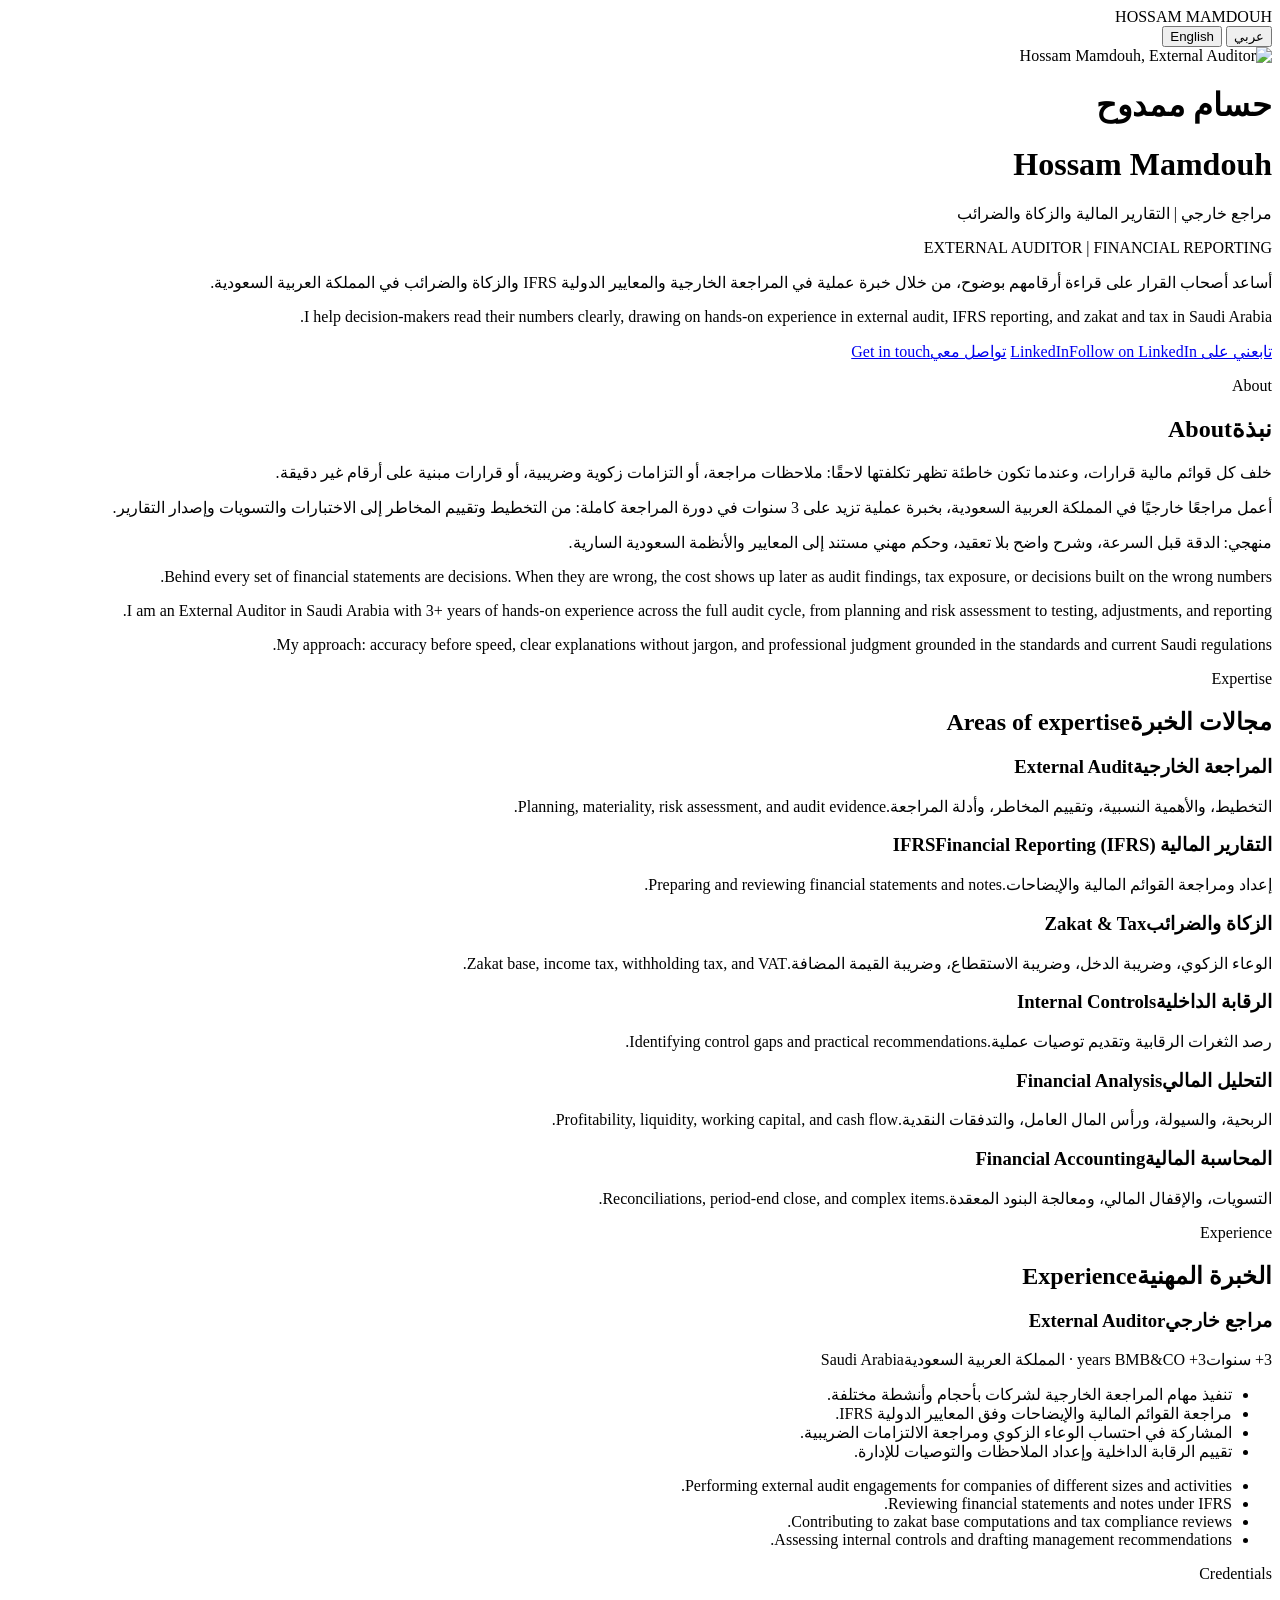
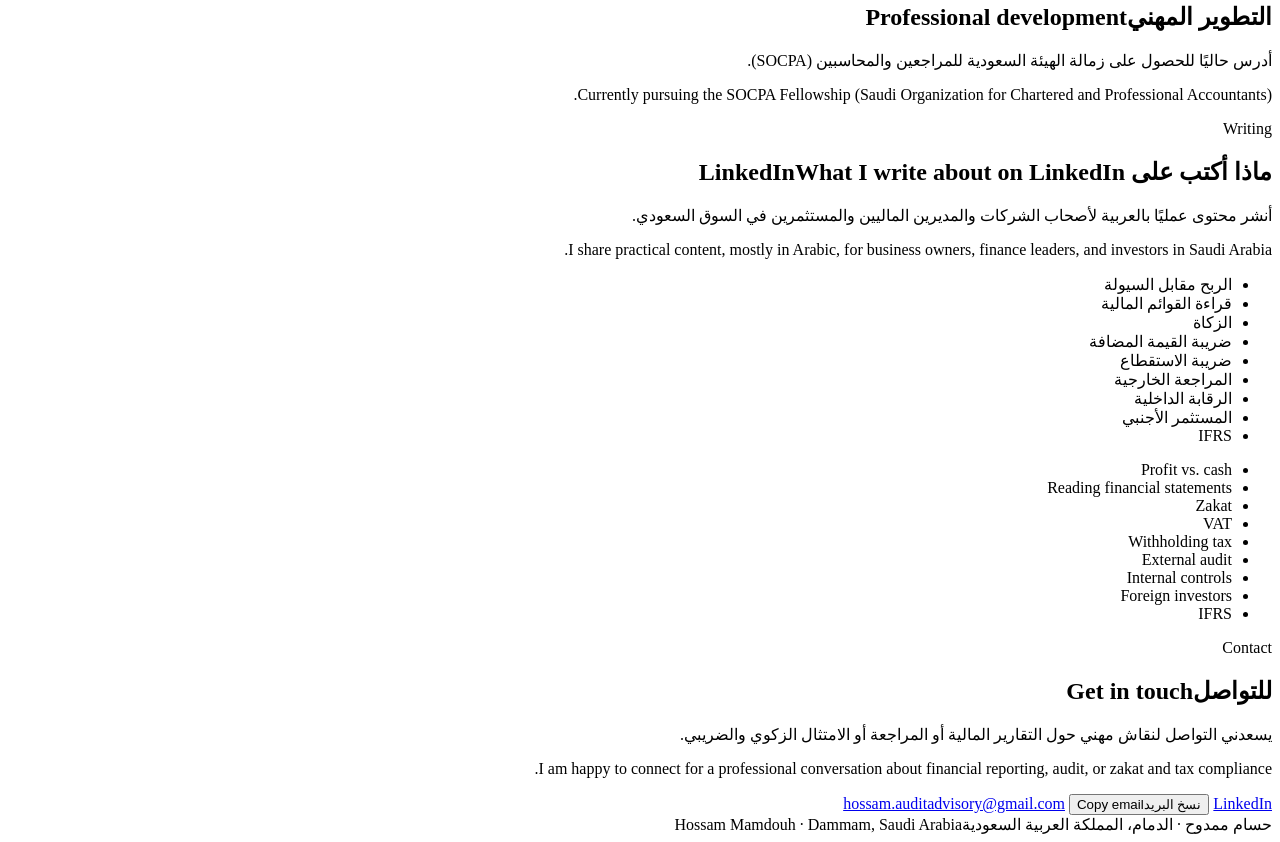
==== index.html @ f59b9325 "Add files via upload" ====
<!doctype html>
<html lang="ar" dir="rtl">
<head>
<meta charset="utf-8">
<meta name="viewport" content="width=device-width, initial-scale=1, viewport-fit=cover">
<title>Hossam Mamdouh | External Auditor | Financial Reporting</title>
<meta name="description" content="Hossam Mamdouh, External Auditor in Saudi Arabia. External audit, IFRS financial reporting, zakat and tax, internal controls and financial analysis.">
<meta name="author" content="Hossam Mamdouh">
<meta name="robots" content="index, follow">
<meta name="theme-color" content="#0B1F33">
<meta name="color-scheme" content="light dark">
<link rel="canonical" href="https://YOUR-GITHUB-USERNAME.github.io/">

<!-- Open Graph (LinkedIn, WhatsApp, Facebook) -->
<meta property="og:type" content="profile">
<meta property="og:site_name" content="Hossam Mamdouh">
<meta property="og:title" content="Hossam Mamdouh | External Auditor">
<meta property="og:description" content="Hossam Mamdouh, External Auditor in Saudi Arabia. External audit, IFRS financial reporting, zakat and tax, internal controls and financial analysis.">
<meta property="og:url" content="https://YOUR-GITHUB-USERNAME.github.io/">
<meta property="og:image" content="https://YOUR-GITHUB-USERNAME.github.io/assets/img/og-image.jpg">
<meta property="og:image:width" content="1200">
<meta property="og:image:height" content="630">
<meta property="og:image:alt" content="Hossam Mamdouh, External Auditor | Financial Reporting">
<meta property="og:locale" content="ar_SA">
<meta property="og:locale:alternate" content="en_US">
<meta property="profile:first_name" content="Hossam">
<meta property="profile:last_name" content="Mamdouh">

<!-- Twitter / X -->
<meta name="twitter:card" content="summary_large_image">
<meta name="twitter:title" content="Hossam Mamdouh | External Auditor">
<meta name="twitter:description" content="حسام ممدوح، مراجع خارجي في المملكة العربية السعودية: المراجعة الخارجية، التقارير المالية وفق IFRS، الزكاة والضرائب.">
<meta name="twitter:image" content="https://YOUR-GITHUB-USERNAME.github.io/assets/img/og-image.jpg">

<link rel="icon" href="favicon.svg" type="image/svg+xml">
<link rel="icon" href="favicon-32.png" sizes="32x32" type="image/png">
<link rel="apple-touch-icon" href="apple-touch-icon.png">
<link rel="preload" href="assets/fonts/ibm-plex-sans-arabic-arabic-400-normal.woff2" as="font" type="font/woff2" crossorigin>
<link rel="preload" href="assets/fonts/montserrat-latin-600-normal.woff2" as="font" type="font/woff2" crossorigin>
<link rel="stylesheet" href="assets/css/style.css">
<script type="application/ld+json">
{
  "@context": "https://schema.org",
  "@type": "Person",
  "name": "Hossam Mamdouh",
  "alternateName": "حسام ممدوح",
  "jobTitle": "External Auditor",
  "url": "https://YOUR-GITHUB-USERNAME.github.io/",
  "image": "https://YOUR-GITHUB-USERNAME.github.io/assets/img/hossam-mamdouh.jpg",
  "email": "mailto:hossam.auditadvisory@gmail.com",
  "address": {"@type": "PostalAddress", "addressLocality": "Dammam", "addressCountry": "SA"},
  "knowsAbout": ["External Audit", "IFRS", "Financial Reporting", "Zakat", "VAT", "Income Tax", "Internal Controls", "Financial Analysis"],
  "sameAs": ["https://www.linkedin.com/in/hossam-mamdouh-6b0bb723a/"]
}
</script>
</head>
<body>
<div class="site" id="site" data-lang="ar" dir="rtl">
<header class="band">
  <div class="wrap">
    <div class="bar">
      <span class="mark">HOSSAM MAMDOUH</span>
      <div class="lang" role="group" aria-label="Language">
        <button type="button" id="btn-ar" aria-pressed="true">عربي</button>
        <button type="button" id="btn-en" aria-pressed="false">English</button>
      </div>
    </div>
    <div class="hero">
      <img src="assets/img/hossam-mamdouh.jpg" width="600" height="600" alt="Hossam Mamdouh, External Auditor" fetchpriority="high">
      <div class="hero-text">
        <h1 class="ar">حسام ممدوح</h1>
        <h1 class="en">Hossam Mamdouh</h1>
        <p class="role ar">مراجع خارجي | التقارير المالية والزكاة والضرائب</p>
        <p class="role en">EXTERNAL AUDITOR | FINANCIAL REPORTING</p>
        <p class="lead ar">أساعد أصحاب القرار على قراءة أرقامهم بوضوح، من خلال خبرة عملية في المراجعة الخارجية والمعايير الدولية IFRS والزكاة والضرائب في المملكة العربية السعودية.</p>
        <p class="lead en">I help decision-makers read their numbers clearly, drawing on hands-on experience in external audit, IFRS reporting, and zakat and tax in Saudi Arabia.</p>
        <div class="actions">
          <a class="btn primary" href="https://www.linkedin.com/in/hossam-mamdouh-6b0bb723a/" target="_blank" rel="noopener"><span class="ar">تابعني على LinkedIn</span><span class="en">Follow on LinkedIn</span></a>
          <a class="btn ghost" href="#contact"><span class="ar">تواصل معي</span><span class="en">Get in touch</span></a>
        </div>
      </div>
    </div>
  </div>
</header>

<main>
<div class="wrap">

<section aria-labelledby="about-h">
  <p class="label">About</p>
  <h2 id="about-h"><span class="ar">نبذة</span><span class="en">About</span></h2>
  <div class="ar">
    <p>خلف كل قوائم مالية قرارات، وعندما تكون خاطئة تظهر تكلفتها لاحقًا: ملاحظات مراجعة، أو التزامات زكوية وضريبية، أو قرارات مبنية على أرقام غير دقيقة.</p>
    <p>أعمل مراجعًا خارجيًا في المملكة العربية السعودية، بخبرة عملية تزيد على 3 سنوات في دورة المراجعة كاملة: من التخطيط وتقييم المخاطر إلى الاختبارات والتسويات وإصدار التقارير.</p>
    <p>منهجي: الدقة قبل السرعة، وشرح واضح بلا تعقيد، وحكم مهني مستند إلى المعايير والأنظمة السعودية السارية.</p>
  </div>
  <div class="en">
    <p>Behind every set of financial statements are decisions. When they are wrong, the cost shows up later as audit findings, tax exposure, or decisions built on the wrong numbers.</p>
    <p>I am an External Auditor in Saudi Arabia with 3+ years of hands-on experience across the full audit cycle, from planning and risk assessment to testing, adjustments, and reporting.</p>
    <p>My approach: accuracy before speed, clear explanations without jargon, and professional judgment grounded in the standards and current Saudi regulations.</p>
  </div>
</section>

<section aria-labelledby="exp-h">
  <p class="label">Expertise</p>
  <h2 id="exp-h"><span class="ar">مجالات الخبرة</span><span class="en">Areas of expertise</span></h2>
  <div class="grid">
    <div class="area"><h3><span class="ar">المراجعة الخارجية</span><span class="en">External Audit</span></h3><p><span class="ar">التخطيط، والأهمية النسبية، وتقييم المخاطر، وأدلة المراجعة.</span><span class="en">Planning, materiality, risk assessment, and audit evidence.</span></p></div>
    <div class="area"><h3><span class="ar">التقارير المالية <span class="ltr">IFRS</span></span><span class="en">Financial Reporting (IFRS)</span></h3><p><span class="ar">إعداد ومراجعة القوائم المالية والإيضاحات.</span><span class="en">Preparing and reviewing financial statements and notes.</span></p></div>
    <div class="area"><h3><span class="ar">الزكاة والضرائب</span><span class="en">Zakat &amp; Tax</span></h3><p><span class="ar">الوعاء الزكوي، وضريبة الدخل، وضريبة الاستقطاع، وضريبة القيمة المضافة.</span><span class="en">Zakat base, income tax, withholding tax, and VAT.</span></p></div>
    <div class="area"><h3><span class="ar">الرقابة الداخلية</span><span class="en">Internal Controls</span></h3><p><span class="ar">رصد الثغرات الرقابية وتقديم توصيات عملية.</span><span class="en">Identifying control gaps and practical recommendations.</span></p></div>
    <div class="area"><h3><span class="ar">التحليل المالي</span><span class="en">Financial Analysis</span></h3><p><span class="ar">الربحية، والسيولة، ورأس المال العامل، والتدفقات النقدية.</span><span class="en">Profitability, liquidity, working capital, and cash flow.</span></p></div>
    <div class="area"><h3><span class="ar">المحاسبة المالية</span><span class="en">Financial Accounting</span></h3><p><span class="ar">التسويات، والإقفال المالي، ومعالجة البنود المعقدة.</span><span class="en">Reconciliations, period-end close, and complex items.</span></p></div>
  </div>
</section>

<section aria-labelledby="job-h">
  <p class="label">Experience</p>
  <h2 id="job-h"><span class="ar">الخبرة المهنية</span><span class="en">Experience</span></h2>
  <div class="job">
    <h3><span class="ar">مراجع خارجي</span><span class="en">External Auditor</span></h3>
    <span class="when"><span class="ar">3+ سنوات</span><span class="en">3+ years</span></span>
    <span class="org ltr">BMB&amp;CO · <span class="ar">المملكة العربية السعودية</span><span class="en">Saudi Arabia</span></span>
  </div>
  <ul class="plain ar">
    <li>تنفيذ مهام المراجعة الخارجية لشركات بأحجام وأنشطة مختلفة.</li>
    <li>مراجعة القوائم المالية والإيضاحات وفق المعايير الدولية IFRS.</li>
    <li>المشاركة في احتساب الوعاء الزكوي ومراجعة الالتزامات الضريبية.</li>
    <li>تقييم الرقابة الداخلية وإعداد الملاحظات والتوصيات للإدارة.</li>
  </ul>
  <ul class="plain en">
    <li>Performing external audit engagements for companies of different sizes and activities.</li>
    <li>Reviewing financial statements and notes under IFRS.</li>
    <li>Contributing to zakat base computations and tax compliance reviews.</li>
    <li>Assessing internal controls and drafting management recommendations.</li>
  </ul>
</section>

<section aria-labelledby="cred-h">
  <p class="label">Credentials</p>
  <h2 id="cred-h"><span class="ar">التطوير المهني</span><span class="en">Professional development</span></h2>
  <p class="ar">أدرس حاليًا للحصول على زمالة الهيئة السعودية للمراجعين والمحاسبين <span class="ltr">(SOCPA)</span>.</p>
  <p class="en">Currently pursuing the SOCPA Fellowship (Saudi Organization for Chartered and Professional Accountants).</p>
</section>

<section aria-labelledby="write-h">
  <p class="label">Writing</p>
  <h2 id="write-h"><span class="ar">ماذا أكتب على LinkedIn</span><span class="en">What I write about on LinkedIn</span></h2>
  <p class="ar">أنشر محتوى عمليًا بالعربية لأصحاب الشركات والمديرين الماليين والمستثمرين في السوق السعودي.</p>
  <p class="en">I share practical content, mostly in Arabic, for business owners, finance leaders, and investors in Saudi Arabia.</p>
  <ul class="topics ar">
    <li>الربح مقابل السيولة</li><li>قراءة القوائم المالية</li><li>الزكاة</li><li>ضريبة القيمة المضافة</li><li>ضريبة الاستقطاع</li><li>المراجعة الخارجية</li><li>الرقابة الداخلية</li><li>المستثمر الأجنبي</li><li>IFRS</li>
  </ul>
  <ul class="topics en">
    <li>Profit vs. cash</li><li>Reading financial statements</li><li>Zakat</li><li>VAT</li><li>Withholding tax</li><li>External audit</li><li>Internal controls</li><li>Foreign investors</li><li>IFRS</li>
  </ul>
</section>

<section id="contact" aria-labelledby="contact-h">
  <p class="label">Contact</p>
  <h2 id="contact-h"><span class="ar">للتواصل</span><span class="en">Get in touch</span></h2>
  <p class="ar">يسعدني التواصل لنقاش مهني حول التقارير المالية أو المراجعة أو الامتثال الزكوي والضريبي.</p>
  <p class="en">I am happy to connect for a professional conversation about financial reporting, audit, or zakat and tax compliance.</p>
  <div class="contact">
    <a class="email" id="email" href="mailto:hossam.auditadvisory@gmail.com">hossam.auditadvisory@gmail.com</a>
    <button type="button" class="copy" id="copy"><span class="ar">نسخ البريد</span><span class="en">Copy email</span></button>
    <a href="https://www.linkedin.com/in/hossam-mamdouh-6b0bb723a/" target="_blank" rel="noopener">LinkedIn</a>
  </div>
</section>

</div>
</main>
<footer><div class="wrap"><span class="ar">حسام ممدوح · الدمام، المملكة العربية السعودية</span><span class="en">Hossam Mamdouh · Dammam, Saudi Arabia</span></div></footer>
</div>
<script src="assets/js/main.js" defer></script>
</body>
</html>
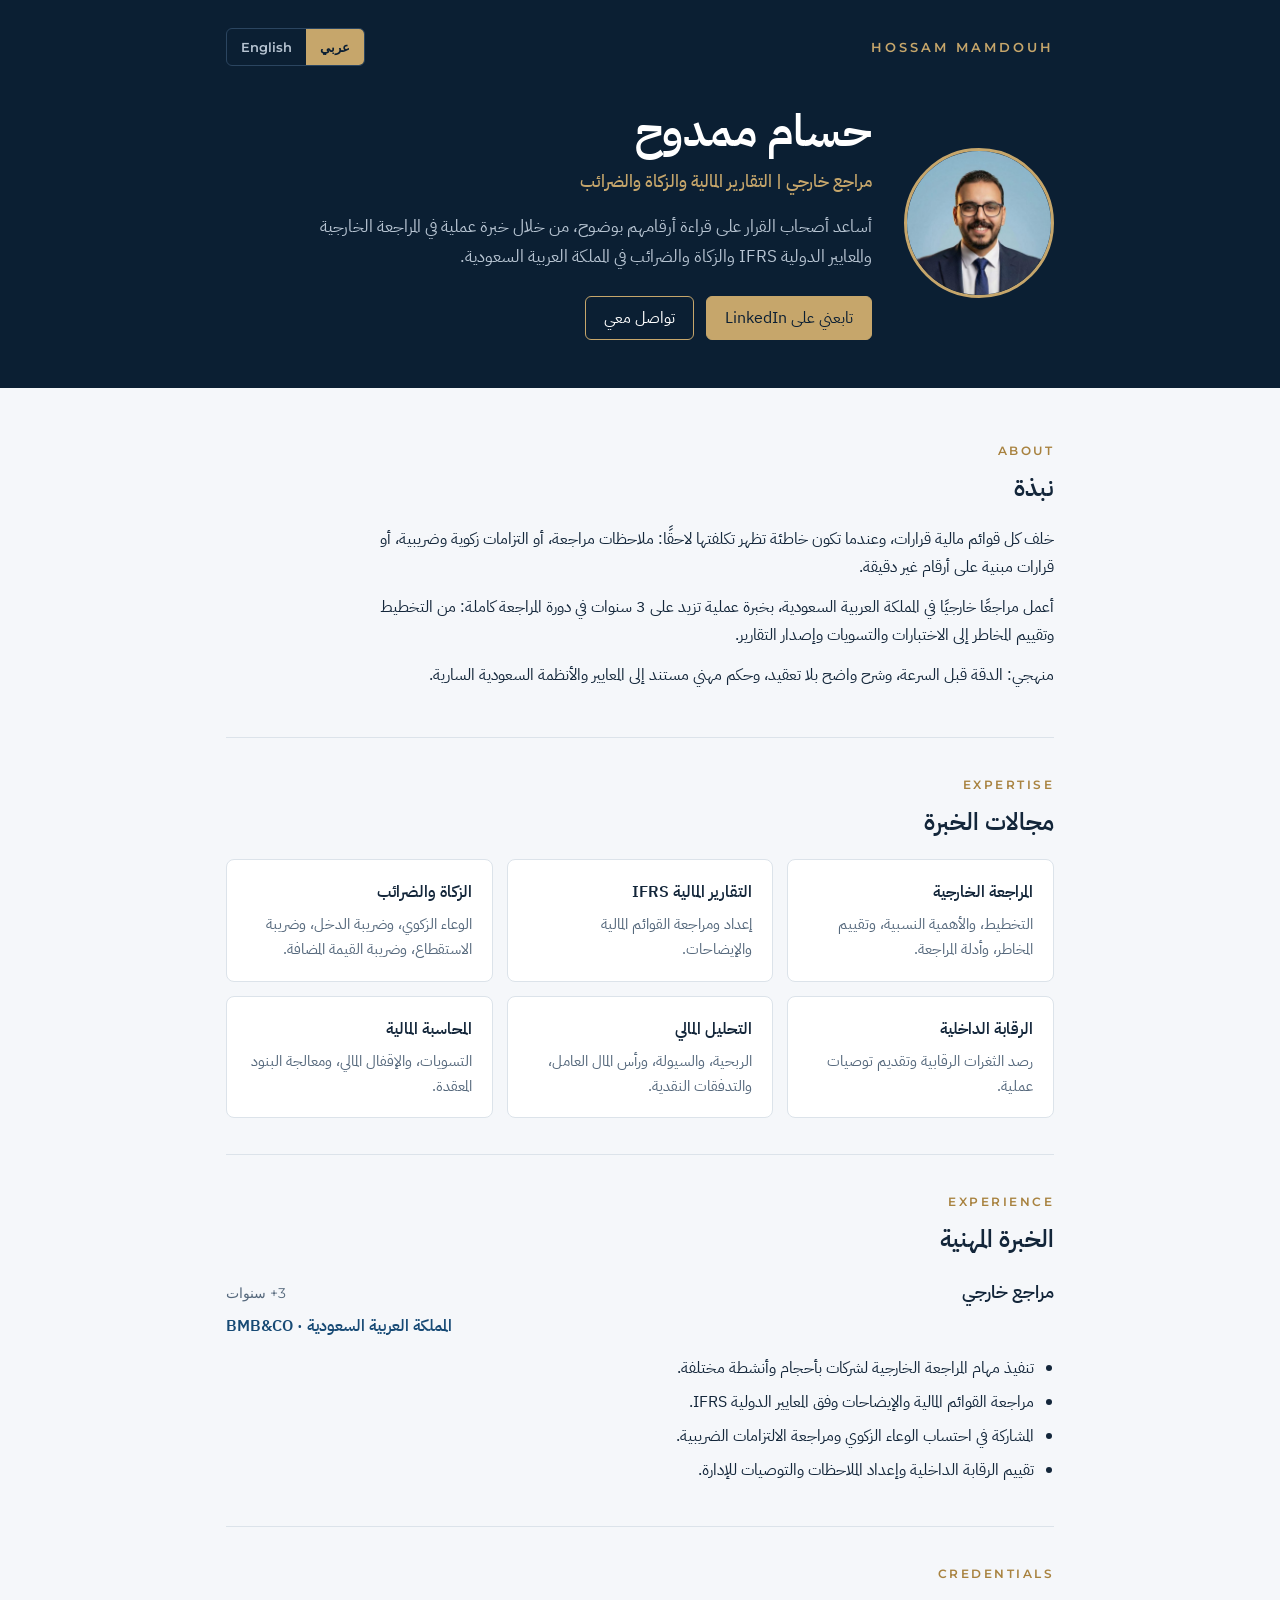
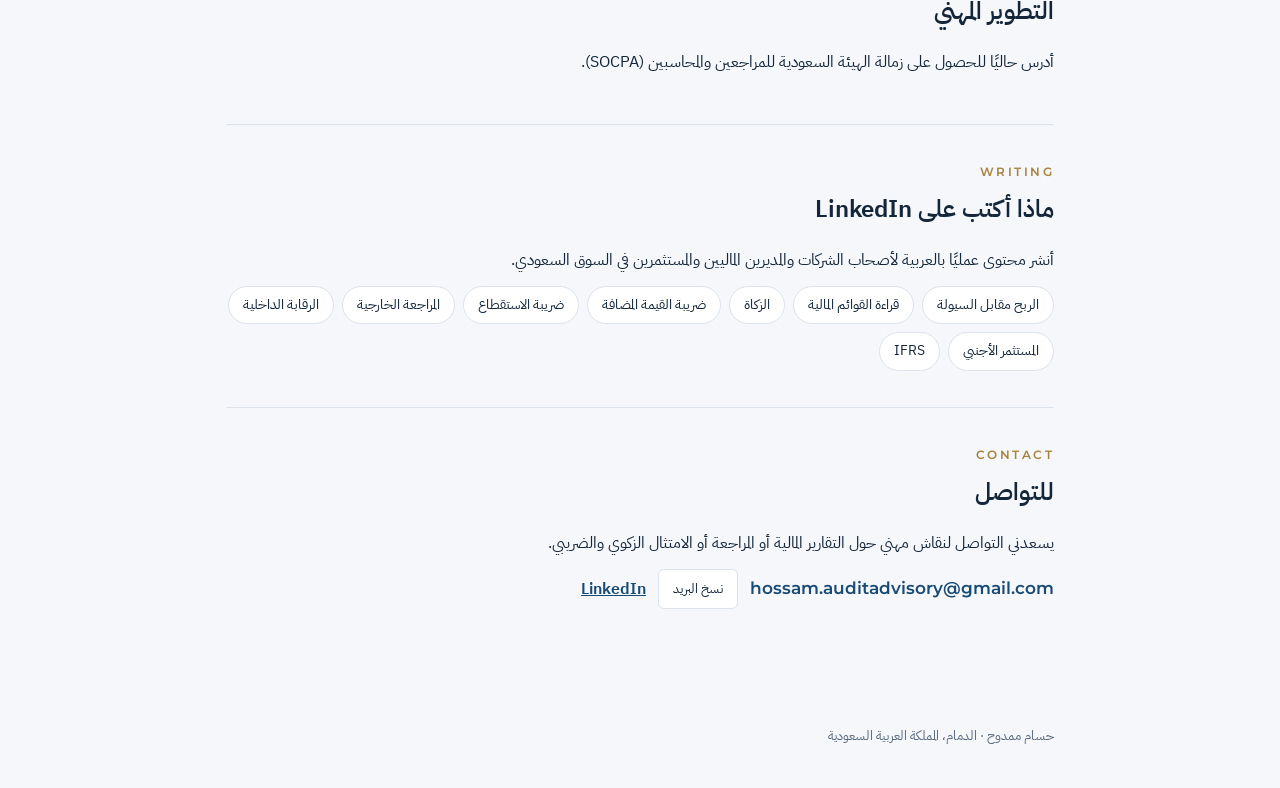
==== commit b61a5757: "Add files via upload" ====
--- a/index.html
+++ b/index.html
@@ -9,15 +9,15 @@
 <meta name="robots" content="index, follow">
 <meta name="theme-color" content="#0B1F33">
 <meta name="color-scheme" content="light dark">
-<link rel="canonical" href="https://YOUR-GITHUB-USERNAME.github.io/">
+<link rel="canonical" href="https://acchm2020-ctrl.github.io/hossammamdouh/">
 
 <!-- Open Graph (LinkedIn, WhatsApp, Facebook) -->
 <meta property="og:type" content="profile">
 <meta property="og:site_name" content="Hossam Mamdouh">
 <meta property="og:title" content="Hossam Mamdouh | External Auditor">
 <meta property="og:description" content="Hossam Mamdouh, External Auditor in Saudi Arabia. External audit, IFRS financial reporting, zakat and tax, internal controls and financial analysis.">
-<meta property="og:url" content="https://YOUR-GITHUB-USERNAME.github.io/">
-<meta property="og:image" content="https://YOUR-GITHUB-USERNAME.github.io/assets/img/og-image.jpg">
+<meta property="og:url" content="https://acchm2020-ctrl.github.io/hossammamdouh/">
+<meta property="og:image" content="https://acchm2020-ctrl.github.io/hossammamdouh/og-image.jpg">
 <meta property="og:image:width" content="1200">
 <meta property="og:image:height" content="630">
 <meta property="og:image:alt" content="Hossam Mamdouh, External Auditor | Financial Reporting">
@@ -30,14 +30,14 @@
 <meta name="twitter:card" content="summary_large_image">
 <meta name="twitter:title" content="Hossam Mamdouh | External Auditor">
 <meta name="twitter:description" content="حسام ممدوح، مراجع خارجي في المملكة العربية السعودية: المراجعة الخارجية، التقارير المالية وفق IFRS، الزكاة والضرائب.">
-<meta name="twitter:image" content="https://YOUR-GITHUB-USERNAME.github.io/assets/img/og-image.jpg">
+<meta name="twitter:image" content="https://acchm2020-ctrl.github.io/hossammamdouh/og-image.jpg">
 
 <link rel="icon" href="favicon.svg" type="image/svg+xml">
 <link rel="icon" href="favicon-32.png" sizes="32x32" type="image/png">
 <link rel="apple-touch-icon" href="apple-touch-icon.png">
-<link rel="preload" href="assets/fonts/ibm-plex-sans-arabic-arabic-400-normal.woff2" as="font" type="font/woff2" crossorigin>
-<link rel="preload" href="assets/fonts/montserrat-latin-600-normal.woff2" as="font" type="font/woff2" crossorigin>
-<link rel="stylesheet" href="assets/css/style.css">
+<link rel="preload" href="ibm-plex-sans-arabic-arabic-400-normal.woff2" as="font" type="font/woff2" crossorigin>
+<link rel="preload" href="montserrat-latin-600-normal.woff2" as="font" type="font/woff2" crossorigin>
+<link rel="stylesheet" href="style.css">
 <script type="application/ld+json">
 {
   "@context": "https://schema.org",
@@ -45,8 +45,8 @@
   "name": "Hossam Mamdouh",
   "alternateName": "حسام ممدوح",
   "jobTitle": "External Auditor",
-  "url": "https://YOUR-GITHUB-USERNAME.github.io/",
-  "image": "https://YOUR-GITHUB-USERNAME.github.io/assets/img/hossam-mamdouh.jpg",
+  "url": "https://acchm2020-ctrl.github.io/hossammamdouh/",
+  "image": "https://acchm2020-ctrl.github.io/hossammamdouh/hossam-mamdouh.jpg",
   "email": "mailto:hossam.auditadvisory@gmail.com",
   "address": {"@type": "PostalAddress", "addressLocality": "Dammam", "addressCountry": "SA"},
   "knowsAbout": ["External Audit", "IFRS", "Financial Reporting", "Zakat", "VAT", "Income Tax", "Internal Controls", "Financial Analysis"],
@@ -66,7 +66,7 @@
       </div>
     </div>
     <div class="hero">
-      <img src="assets/img/hossam-mamdouh.jpg" width="600" height="600" alt="Hossam Mamdouh, External Auditor" fetchpriority="high">
+      <img src="hossam-mamdouh.jpg" width="600" height="600" alt="Hossam Mamdouh, External Auditor" fetchpriority="high">
       <div class="hero-text">
         <h1 class="ar">حسام ممدوح</h1>
         <h1 class="en">Hossam Mamdouh</h1>
@@ -172,6 +172,6 @@
 </main>
 <footer><div class="wrap"><span class="ar">حسام ممدوح · الدمام، المملكة العربية السعودية</span><span class="en">Hossam Mamdouh · Dammam, Saudi Arabia</span></div></footer>
 </div>
-<script src="assets/js/main.js" defer></script>
+<script src="main.js" defer></script>
 </body>
 </html>
--- a/style.css
+++ b/style.css
@@ -0,0 +1,93 @@
+/* Hossam Mamdouh — portfolio styles */
+@font-face{font-family:'Montserrat';font-style:normal;font-weight:400;font-display:swap;src:url('montserrat-latin-400-normal.woff2') format('woff2');unicode-range:U+0000-00FF,U+0131,U+0152-0153,U+02BB-02BC,U+02C6,U+02DA,U+02DC,U+0304,U+0308,U+0329,U+2000-206F,U+2074,U+20AC,U+2122,U+2191,U+2193,U+2212,U+2215,U+FEFF,U+FFFD}
+@font-face{font-family:'IBM Plex Sans Arabic';font-style:normal;font-weight:400;font-display:swap;src:url('ibm-plex-sans-arabic-arabic-400-normal.woff2') format('woff2');unicode-range:U+0600-06FF,U+0750-077F,U+0870-088E,U+0890-0891,U+0898-08E1,U+08E3-08FF,U+200C-200E,U+2010-2011,U+204F,U+2E41,U+FB50-FDFF,U+FE70-FE74,U+FE76-FEFC,U+102E0-102FB,U+10E60-10E7E,U+10EFD-10EFF,U+1EE00-1EE03,U+1EE05-1EE1F,U+1EE21-1EE22,U+1EE24,U+1EE27,U+1EE29-1EE32,U+1EE34-1EE37,U+1EE39,U+1EE3B,U+1EE42,U+1EE47,U+1EE49,U+1EE4B,U+1EE4D-1EE4F,U+1EE51-1EE52,U+1EE54,U+1EE57,U+1EE59,U+1EE5B,U+1EE5D,U+1EE5F,U+1EE61-1EE62,U+1EE64,U+1EE67-1EE6A,U+1EE6C-1EE72,U+1EE74-1EE77,U+1EE79-1EE7C,U+1EE7E,U+1EE80-1EE89,U+1EE8B-1EE9B,U+1EEA1-1EEA3,U+1EEA5-1EEA9,U+1EEAB-1EEBB,U+1EEF0-1EEF1}
+@font-face{font-family:'IBM Plex Sans Arabic';font-style:normal;font-weight:400;font-display:swap;src:url('ibm-plex-sans-arabic-latin-400-normal.woff2') format('woff2');unicode-range:U+0000-00FF,U+0131,U+0152-0153,U+02BB-02BC,U+02C6,U+02DA,U+02DC,U+0304,U+0308,U+0329,U+2000-206F,U+2074,U+20AC,U+2122,U+2191,U+2193,U+2212,U+2215,U+FEFF,U+FFFD}
+@font-face{font-family:'Montserrat';font-style:normal;font-weight:500;font-display:swap;src:url('montserrat-latin-500-normal.woff2') format('woff2');unicode-range:U+0000-00FF,U+0131,U+0152-0153,U+02BB-02BC,U+02C6,U+02DA,U+02DC,U+0304,U+0308,U+0329,U+2000-206F,U+2074,U+20AC,U+2122,U+2191,U+2193,U+2212,U+2215,U+FEFF,U+FFFD}
+@font-face{font-family:'IBM Plex Sans Arabic';font-style:normal;font-weight:500;font-display:swap;src:url('ibm-plex-sans-arabic-arabic-500-normal.woff2') format('woff2');unicode-range:U+0600-06FF,U+0750-077F,U+0870-088E,U+0890-0891,U+0898-08E1,U+08E3-08FF,U+200C-200E,U+2010-2011,U+204F,U+2E41,U+FB50-FDFF,U+FE70-FE74,U+FE76-FEFC,U+102E0-102FB,U+10E60-10E7E,U+10EFD-10EFF,U+1EE00-1EE03,U+1EE05-1EE1F,U+1EE21-1EE22,U+1EE24,U+1EE27,U+1EE29-1EE32,U+1EE34-1EE37,U+1EE39,U+1EE3B,U+1EE42,U+1EE47,U+1EE49,U+1EE4B,U+1EE4D-1EE4F,U+1EE51-1EE52,U+1EE54,U+1EE57,U+1EE59,U+1EE5B,U+1EE5D,U+1EE5F,U+1EE61-1EE62,U+1EE64,U+1EE67-1EE6A,U+1EE6C-1EE72,U+1EE74-1EE77,U+1EE79-1EE7C,U+1EE7E,U+1EE80-1EE89,U+1EE8B-1EE9B,U+1EEA1-1EEA3,U+1EEA5-1EEA9,U+1EEAB-1EEBB,U+1EEF0-1EEF1}
+@font-face{font-family:'IBM Plex Sans Arabic';font-style:normal;font-weight:500;font-display:swap;src:url('ibm-plex-sans-arabic-latin-500-normal.woff2') format('woff2');unicode-range:U+0000-00FF,U+0131,U+0152-0153,U+02BB-02BC,U+02C6,U+02DA,U+02DC,U+0304,U+0308,U+0329,U+2000-206F,U+2074,U+20AC,U+2122,U+2191,U+2193,U+2212,U+2215,U+FEFF,U+FFFD}
+@font-face{font-family:'Montserrat';font-style:normal;font-weight:600;font-display:swap;src:url('montserrat-latin-600-normal.woff2') format('woff2');unicode-range:U+0000-00FF,U+0131,U+0152-0153,U+02BB-02BC,U+02C6,U+02DA,U+02DC,U+0304,U+0308,U+0329,U+2000-206F,U+2074,U+20AC,U+2122,U+2191,U+2193,U+2212,U+2215,U+FEFF,U+FFFD}
+@font-face{font-family:'IBM Plex Sans Arabic';font-style:normal;font-weight:600;font-display:swap;src:url('ibm-plex-sans-arabic-arabic-600-normal.woff2') format('woff2');unicode-range:U+0600-06FF,U+0750-077F,U+0870-088E,U+0890-0891,U+0898-08E1,U+08E3-08FF,U+200C-200E,U+2010-2011,U+204F,U+2E41,U+FB50-FDFF,U+FE70-FE74,U+FE76-FEFC,U+102E0-102FB,U+10E60-10E7E,U+10EFD-10EFF,U+1EE00-1EE03,U+1EE05-1EE1F,U+1EE21-1EE22,U+1EE24,U+1EE27,U+1EE29-1EE32,U+1EE34-1EE37,U+1EE39,U+1EE3B,U+1EE42,U+1EE47,U+1EE49,U+1EE4B,U+1EE4D-1EE4F,U+1EE51-1EE52,U+1EE54,U+1EE57,U+1EE59,U+1EE5B,U+1EE5D,U+1EE5F,U+1EE61-1EE62,U+1EE64,U+1EE67-1EE6A,U+1EE6C-1EE72,U+1EE74-1EE77,U+1EE79-1EE7C,U+1EE7E,U+1EE80-1EE89,U+1EE8B-1EE9B,U+1EEA1-1EEA3,U+1EEA5-1EEA9,U+1EEAB-1EEBB,U+1EEF0-1EEF1}
+@font-face{font-family:'IBM Plex Sans Arabic';font-style:normal;font-weight:600;font-display:swap;src:url('ibm-plex-sans-arabic-latin-600-normal.woff2') format('woff2');unicode-range:U+0000-00FF,U+0131,U+0152-0153,U+02BB-02BC,U+02C6,U+02DA,U+02DC,U+0304,U+0308,U+0329,U+2000-206F,U+2074,U+20AC,U+2122,U+2191,U+2193,U+2212,U+2215,U+FEFF,U+FFFD}
+
+/* Base reset (replaces the Artifact host's built-in reset) */
+*,*::before,*::after{box-sizing:border-box}
+html{-webkit-text-size-adjust:100%;text-size-adjust:100%;scroll-behavior:smooth}
+:root{padding-top:env(safe-area-inset-top,0px);padding-bottom:env(safe-area-inset-bottom,0px)}
+body{margin:0}
+img{max-width:100%;height:auto;display:block}
+[hidden]{display:none!important}
+.email{color:var(--fg);text-decoration:none}
+.email:hover{text-decoration:underline}
+.email:focus-visible{outline:2px solid var(--gold);outline-offset:2px}
+@media (prefers-reduced-motion:reduce){html{scroll-behavior:auto}}
+
+/* Layout: a navy masthead band with photo and name, then a single reading column of short sections on a cool paper ground; gold used only for rules and labels. */
+:root{
+  --navy:#0B1F33; --royal:#174A75; --gold:#A8823F; --gold-soft:#C6A66B;
+  --bg:#F5F7FA; --surface:#FFFFFF; --fg:#13263A; --muted:#55687C; --line:#DCE3EA;
+  --band:#0B1F33; --band-fg:#FFFFFF; --band-muted:#B7C4D2;
+  --f-en:'Montserrat', 'Helvetica Neue', Arial, sans-serif;
+  --f-ar:'IBM Plex Sans Arabic', 'Segoe UI', Tahoma, sans-serif;
+}
+@media (prefers-color-scheme: dark){:root:not([data-theme="light"]){
+  --bg:#09141F; --surface:#0F1E2E; --fg:#E7ECF2; --muted:#9AAABB; --line:#22364C;
+  --gold:#C6A66B; --band:#07111B; --band-muted:#A3B2C2; color-scheme:dark }}
+:root[data-theme="dark"]{
+  --bg:#09141F; --surface:#0F1E2E; --fg:#E7ECF2; --muted:#9AAABB; --line:#22364C;
+  --gold:#C6A66B; --band:#07111B; --band-muted:#A3B2C2; color-scheme:dark }
+body{background:var(--bg); color:var(--fg); font-family:var(--f-ar); font-size:16px; line-height:1.75}
+.site[data-lang="en"]{font-family:var(--f-en); line-height:1.65}
+.site[data-lang="ar"] .en, .site[data-lang="en"] .ar{display:none}
+.wrap{max-width:860px; margin:0 auto; padding-left:max(16px, env(safe-area-inset-left, 0px)); padding-right:max(16px, env(safe-area-inset-right, 0px))}
+
+.band{background:var(--band); color:var(--band-fg)}
+.band .wrap{padding-block:28px 48px}
+.bar{display:flex; justify-content:space-between; align-items:center; gap:12px; margin-bottom:40px}
+.mark{font-family:var(--f-en); font-size:13px; letter-spacing:3px; font-weight:600; color:var(--gold-soft)}
+.lang{display:flex; border:1px solid #2B4560; border-radius:6px; overflow:hidden}
+.lang button{background:transparent; color:var(--band-muted); border:0; font:600 13px var(--f-en); padding:8px 14px; cursor:pointer; min-height:36px}
+.lang button[aria-pressed="true"]{background:var(--gold-soft); color:#0B1F33}
+.lang button:focus-visible, .btn:focus-visible{outline:2px solid var(--gold-soft); outline-offset:2px}
+.hero{display:flex; gap:32px; align-items:center; flex-wrap:wrap}
+.hero img{width:150px; height:150px; border-radius:50%; object-fit:cover; border:3px solid var(--gold-soft); flex:none}
+.hero-text{flex:1 1 360px; min-width:0}
+h1{margin:0; font-family:var(--f-en); font-size:clamp(30px, 5vw, 44px); font-weight:600; letter-spacing:2px; line-height:1.15; text-wrap:balance}
+.site[data-lang="ar"] h1.ar{font-family:var(--f-ar); letter-spacing:0}
+.role{margin:10px 0 0; font-size:15px; letter-spacing:2.5px; color:var(--gold-soft); font-family:var(--f-en); font-weight:500}
+.site[data-lang="ar"] .role.ar{font-family:var(--f-ar); letter-spacing:0; font-size:17px}
+.lead{margin:16px 0 0; color:var(--band-muted); font-size:17px; max-width:56ch}
+.actions{display:flex; gap:12px; flex-wrap:wrap; margin-top:24px}
+.btn{display:inline-flex; align-items:center; gap:8px; min-height:44px; padding:0 18px; border-radius:6px; font:600 14px inherit; font-family:inherit; text-decoration:none; cursor:pointer; border:1px solid var(--gold-soft)}
+.btn.primary{background:var(--gold-soft); color:#0B1F33}
+.btn.ghost{background:transparent; color:var(--band-fg)}
+
+main .wrap{padding-block:16px 56px}
+section{padding-block:36px; border-bottom:1px solid var(--line)}
+section:last-child{border-bottom:0}
+.label{font-family:var(--f-en); font-size:12px; font-weight:600; letter-spacing:2.5px; text-transform:uppercase; color:var(--gold); margin:0 0 6px}
+h2{margin:0 0 16px; font-size:24px; font-weight:600; text-wrap:balance}
+p{margin:0 0 12px; max-width:68ch}
+.grid{display:grid; grid-template-columns:repeat(auto-fit, minmax(240px, 1fr)); gap:14px}
+.area{background:var(--surface); border:1px solid var(--line); border-radius:8px; padding:18px 20px; min-width:0}
+.area h3{margin:0 0 6px; font-size:16px; font-weight:600}
+.area p{margin:0; font-size:14.5px; color:var(--muted)}
+.job{display:grid; grid-template-columns:minmax(0,1fr) auto; gap:4px 16px; align-items:baseline}
+.job h3{margin:0; font-size:18px; font-weight:600}
+.job .when{color:var(--muted); font-size:14px; font-family:var(--f-en)}
+.job .org{grid-column:1/-1; color:var(--royal); font-weight:600}
+:root[data-theme="dark"] .job .org{color:#7FAEDB}
+@media (prefers-color-scheme: dark){:root:not([data-theme="light"]) .job .org{color:#7FAEDB}}
+ul.plain{margin:14px 0 0; padding-inline-start:20px}
+ul.plain li{margin-bottom:6px}
+.topics{display:flex; flex-wrap:wrap; gap:8px; padding:0; margin:0; list-style:none}
+.topics li{border:1px solid var(--line); background:var(--surface); border-radius:999px; padding:6px 14px; font-size:14px}
+.contact{display:flex; flex-wrap:wrap; gap:12px; align-items:center}
+.email{font-family:var(--f-en); font-size:17px; font-weight:600; user-select:all; direction:ltr; unicode-bidi:isolate}
+.copy{background:var(--surface); color:var(--fg); border:1px solid var(--line); border-radius:6px; min-height:40px; padding:0 14px; font:600 13px inherit; font-family:inherit; cursor:pointer}
+.copy:focus-visible{outline:2px solid var(--gold); outline-offset:2px}
+.contact a{color:var(--royal); font-weight:600}
+:root[data-theme="dark"] .contact a{color:#7FAEDB}
+@media (prefers-color-scheme: dark){:root:not([data-theme="light"]) .contact a{color:#7FAEDB}}
+footer{color:var(--muted); font-size:13px; padding-block:24px 40px}
+.ltr{direction:ltr; unicode-bidi:isolate}
+@media (max-width:520px){ .hero img{width:112px; height:112px} .band .wrap{padding-block:20px 36px} .bar{margin-bottom:28px} }
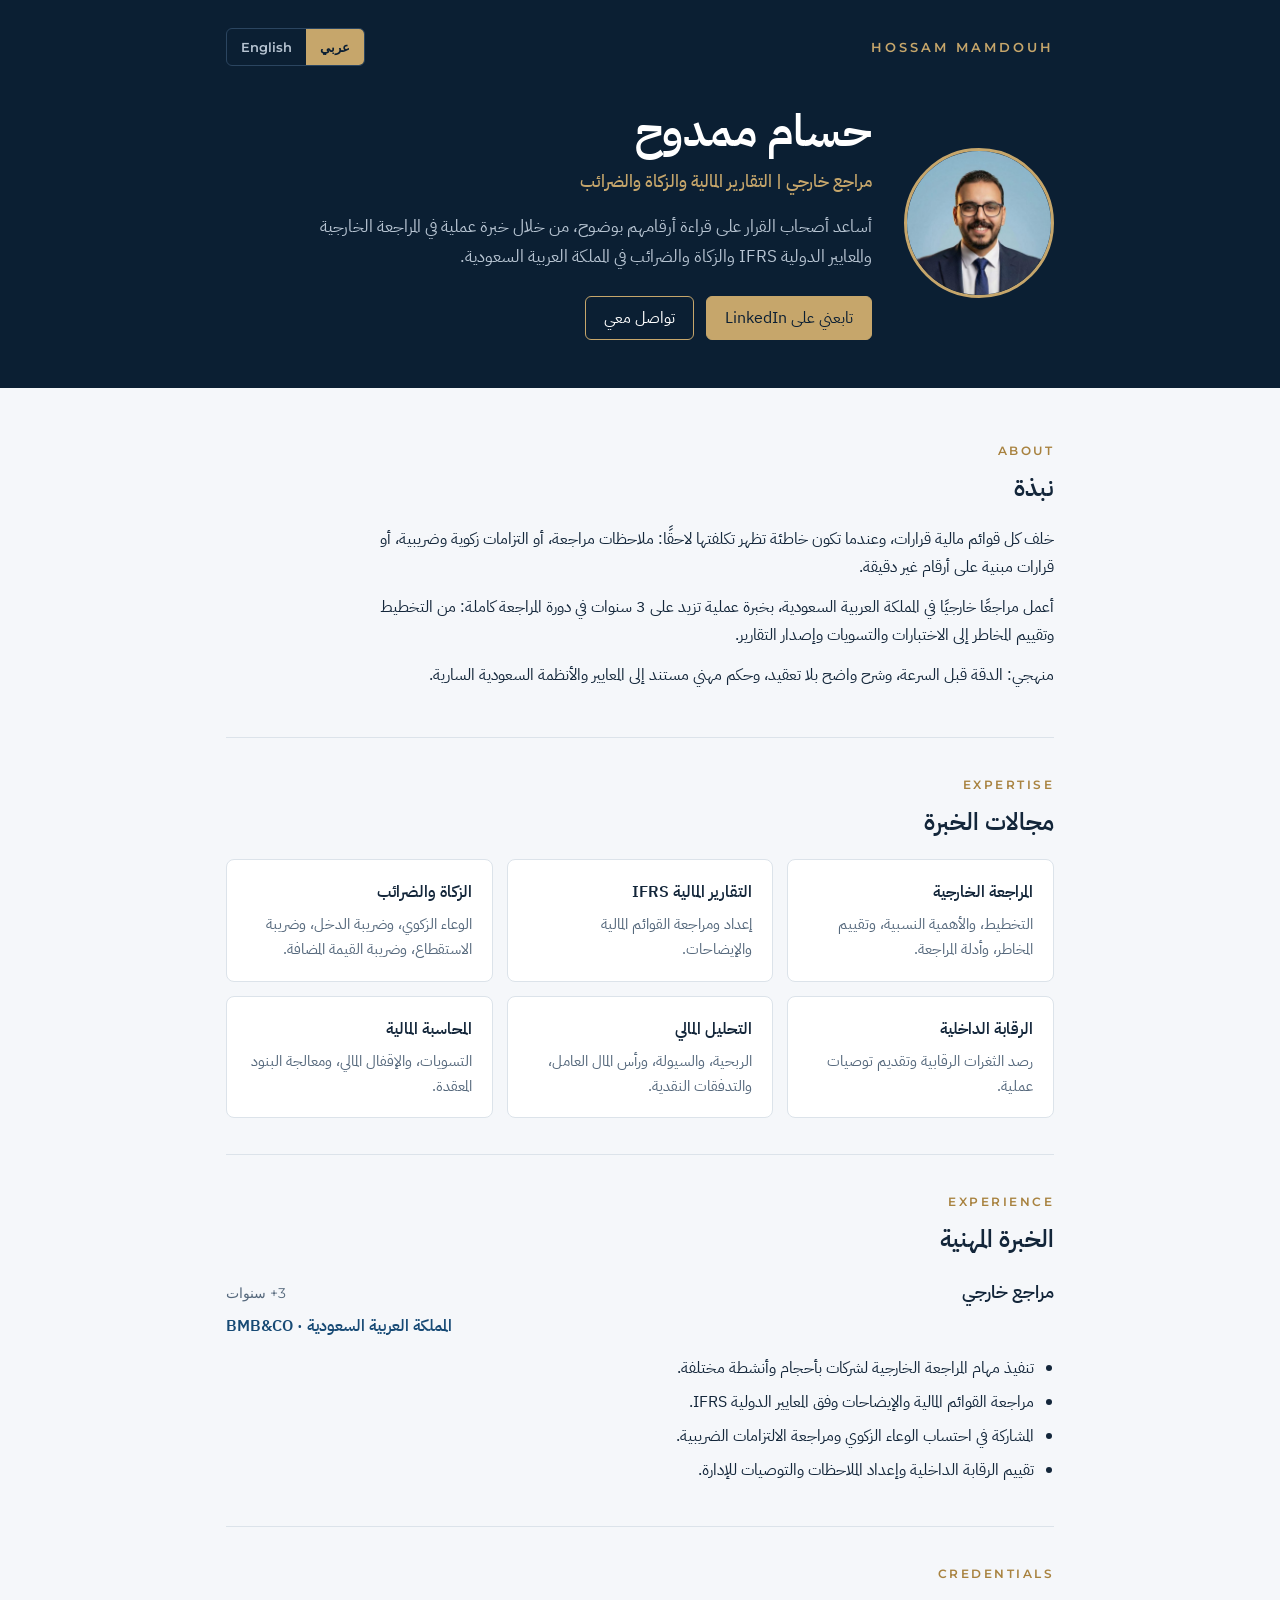
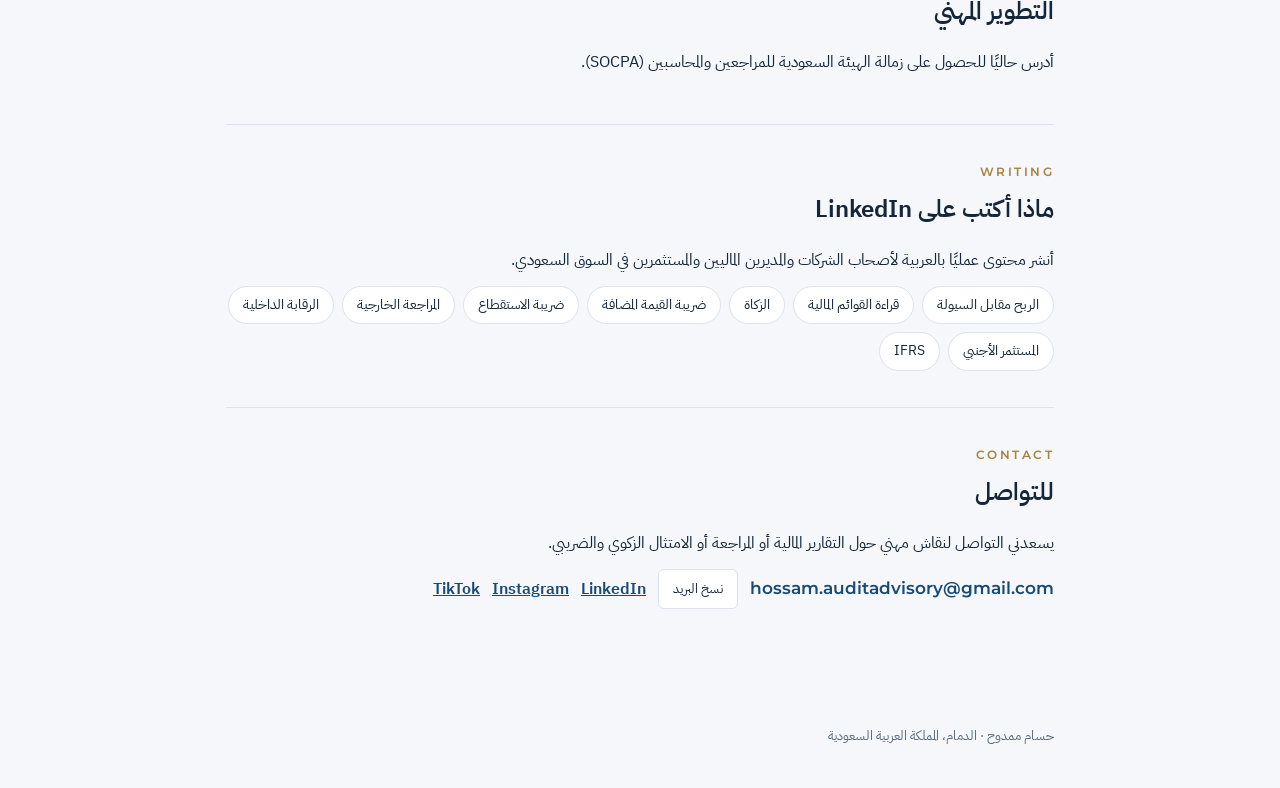
==== commit 3cb1c30b: "Add Instagram and TikTok links to contact section" ====
--- a/index.html
+++ b/index.html
@@ -165,6 +165,8 @@
     <a class="email" id="email" href="mailto:hossam.auditadvisory@gmail.com">hossam.auditadvisory@gmail.com</a>
     <button type="button" class="copy" id="copy"><span class="ar">نسخ البريد</span><span class="en">Copy email</span></button>
     <a href="https://www.linkedin.com/in/hossam-mamdouh-6b0bb723a/" target="_blank" rel="noopener">LinkedIn</a>
+         <a href="https://www.instagram.com/hossam_mamdouh10/" target="_blank" rel="noopener">Instagram</a>
+       <a href="https://www.tiktok.com/@hossammamdouh555" target="_blank" rel="noopener">TikTok</a>
   </div>
 </section>
 
